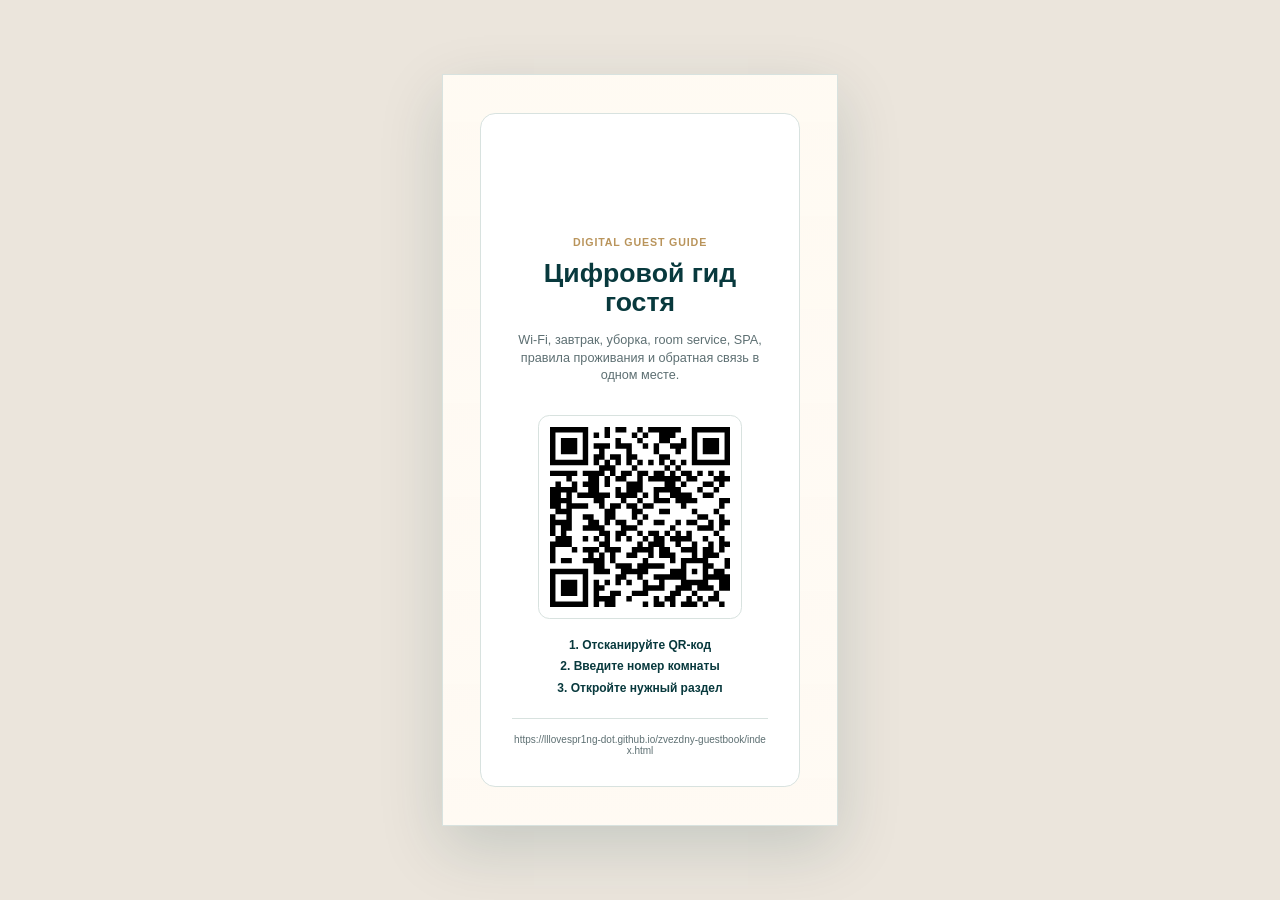
==== print-card.html @ 6d6adc17 "Add printable QR card" ====
<!doctype html>
<html lang="ru">
  <head>
    <meta charset="utf-8">
    <meta name="viewport" content="width=device-width, initial-scale=1">
    <title>Печатная QR-карточка | Hotel Zvezdny</title>
    <link rel="icon" href="https://zvezdny.biz/favicon.ico">
    <style>
      :root {
        --green: #08393d;
        --green-soft: #e7f0ef;
        --gold: #b9945b;
        --paper: #fffaf3;
        --text: #10292c;
        --muted: #5d6f72;
        --line: #d8e2df;
      }

      * {
        box-sizing: border-box;
      }

      @page {
        size: A6;
        margin: 0;
      }

      body {
        margin: 0;
        min-height: 100vh;
        display: grid;
        place-items: center;
        background: #ebe5dc;
        color: var(--text);
        font-family: "Noto Sans", -apple-system, BlinkMacSystemFont, "Segoe UI", sans-serif;
      }

      .sheet {
        width: 105mm;
        min-height: 148mm;
        display: grid;
        padding: 10mm;
        background:
          linear-gradient(180deg, rgba(255, 250, 243, 0.95), rgba(255, 250, 243, 0.98)),
          var(--paper);
        border: 1px solid var(--line);
      }

      .card {
        display: grid;
        align-content: space-between;
        min-height: 128mm;
        padding: 8mm;
        border: 1px solid var(--line);
        border-radius: 4mm;
        background: #fff;
        text-align: center;
      }

      .logo {
        width: 40mm;
        height: auto;
        margin: 0 auto 9mm;
      }

      .eyebrow {
        margin: 0 0 3mm;
        color: var(--gold);
        font-size: 8pt;
        font-weight: 800;
        letter-spacing: 0.08em;
        text-transform: uppercase;
      }

      h1 {
        margin: 0;
        color: var(--green);
        font-size: 20pt;
        line-height: 1.08;
      }

      .subtitle {
        margin: 4mm 0 0;
        color: var(--muted);
        font-size: 9.5pt;
        line-height: 1.38;
      }

      .qr-wrap {
        width: 54mm;
        height: 54mm;
        display: grid;
        place-items: center;
        margin: 8mm auto 5mm;
        padding: 3mm;
        border: 1px solid var(--line);
        border-radius: 3mm;
        background: #fff;
      }

      .qr {
        width: 100%;
        height: 100%;
      }

      .steps {
        display: grid;
        gap: 2mm;
        margin: 0;
        padding: 0;
        list-style: none;
        color: var(--green);
        font-size: 9pt;
        font-weight: 700;
      }

      .url {
        margin: 6mm 0 0;
        padding-top: 4mm;
        border-top: 1px solid var(--line);
        color: var(--muted);
        font-size: 7.5pt;
        word-break: break-all;
      }

      @media screen {
        body {
          padding: 24px;
        }

        .sheet {
          box-shadow: 0 22px 60px rgba(8, 57, 61, 0.16);
        }
      }

      @media print {
        body {
          display: block;
          background: #fff;
        }

        .sheet {
          border: 0;
        }
      }
    </style>
  </head>
  <body>
    <main class="sheet">
      <section class="card">
        <div>
          <img class="logo" src="assets/zvezdny-logo.svg" alt="Hotel Zvezdny">
          <p class="eyebrow">Digital Guest Guide</p>
          <h1>Цифровой гид гостя</h1>
          <p class="subtitle">Wi-Fi, завтрак, уборка, room service, SPA, правила проживания и обратная связь в одном месте.</p>
        </div>

        <div>
          <div class="qr-wrap">
            <img class="qr" src="assets/qr-guestbook.svg" alt="QR-код для открытия guestbook">
          </div>
          <ul class="steps">
            <li>1. Отсканируйте QR-код</li>
            <li>2. Введите номер комнаты</li>
            <li>3. Откройте нужный раздел</li>
          </ul>
        </div>

        <p class="url">https://lllovespr1ng-dot.github.io/zvezdny-guestbook/index.html</p>
      </section>
    </main>
  </body>
</html>
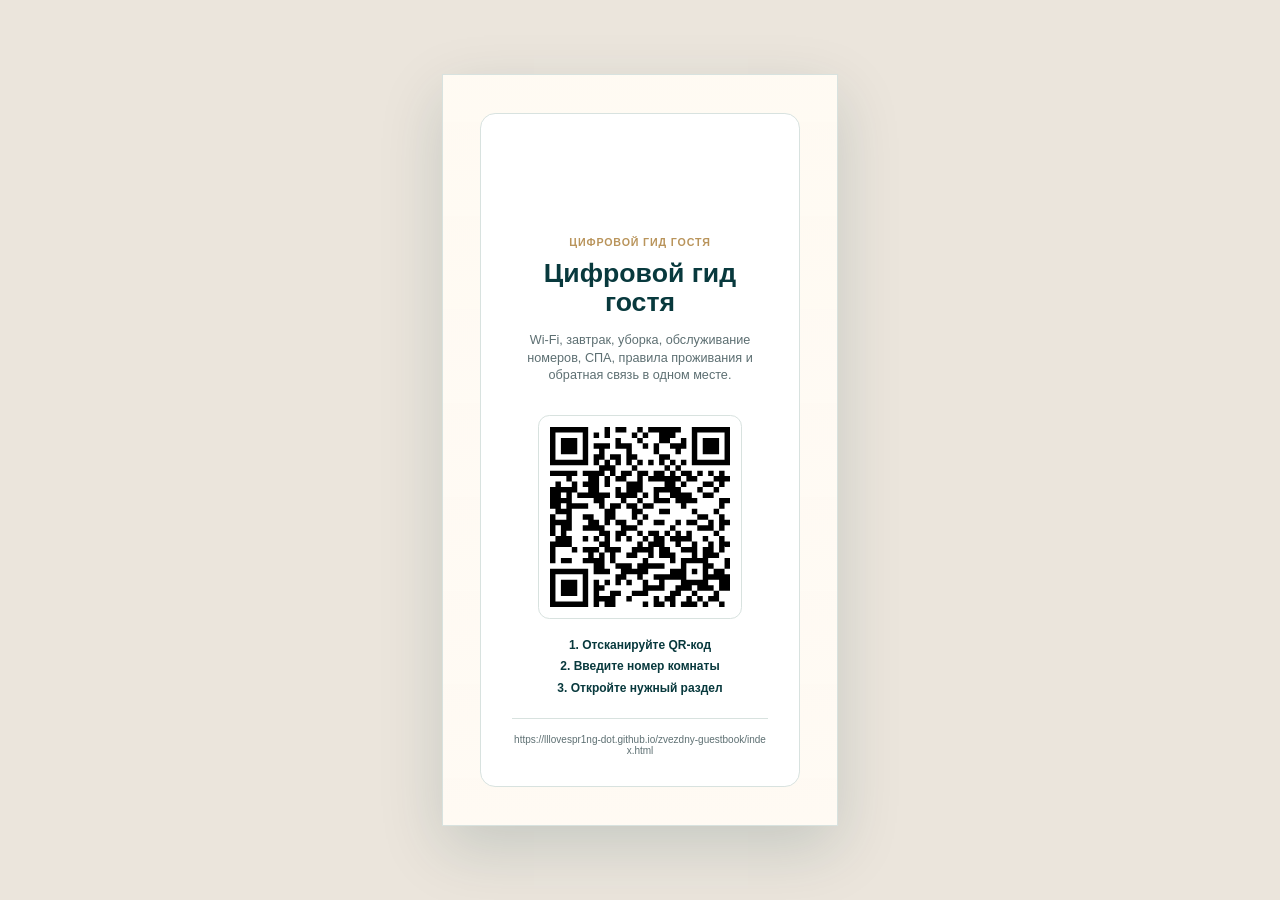
==== commit ac6e26de: "Russify guest-facing copy" ====
--- a/print-card.html
+++ b/print-card.html
@@ -3,7 +3,7 @@
   <head>
     <meta charset="utf-8">
     <meta name="viewport" content="width=device-width, initial-scale=1">
-    <title>Печатная QR-карточка | Hotel Zvezdny</title>
+    <title>Печатная QR-карточка | Отель Звездный</title>
     <link rel="icon" href="https://zvezdny.biz/favicon.ico">
     <style>
       :root {
@@ -149,15 +149,15 @@
     <main class="sheet">
       <section class="card">
         <div>
-          <img class="logo" src="assets/zvezdny-logo.svg" alt="Hotel Zvezdny">
-          <p class="eyebrow">Digital Guest Guide</p>
+          <img class="logo" src="assets/zvezdny-logo.svg" alt="Отель Звездный">
+          <p class="eyebrow">Цифровой гид гостя</p>
           <h1>Цифровой гид гостя</h1>
-          <p class="subtitle">Wi-Fi, завтрак, уборка, room service, SPA, правила проживания и обратная связь в одном месте.</p>
+          <p class="subtitle">Wi-Fi, завтрак, уборка, обслуживание номеров, СПА, правила проживания и обратная связь в одном месте.</p>
         </div>
 
         <div>
           <div class="qr-wrap">
-            <img class="qr" src="assets/qr-guestbook.svg" alt="QR-код для открытия guestbook">
+            <img class="qr" src="assets/qr-guestbook.svg" alt="QR-код для открытия цифрового гида">
           </div>
           <ul class="steps">
             <li>1. Отсканируйте QR-код</li>
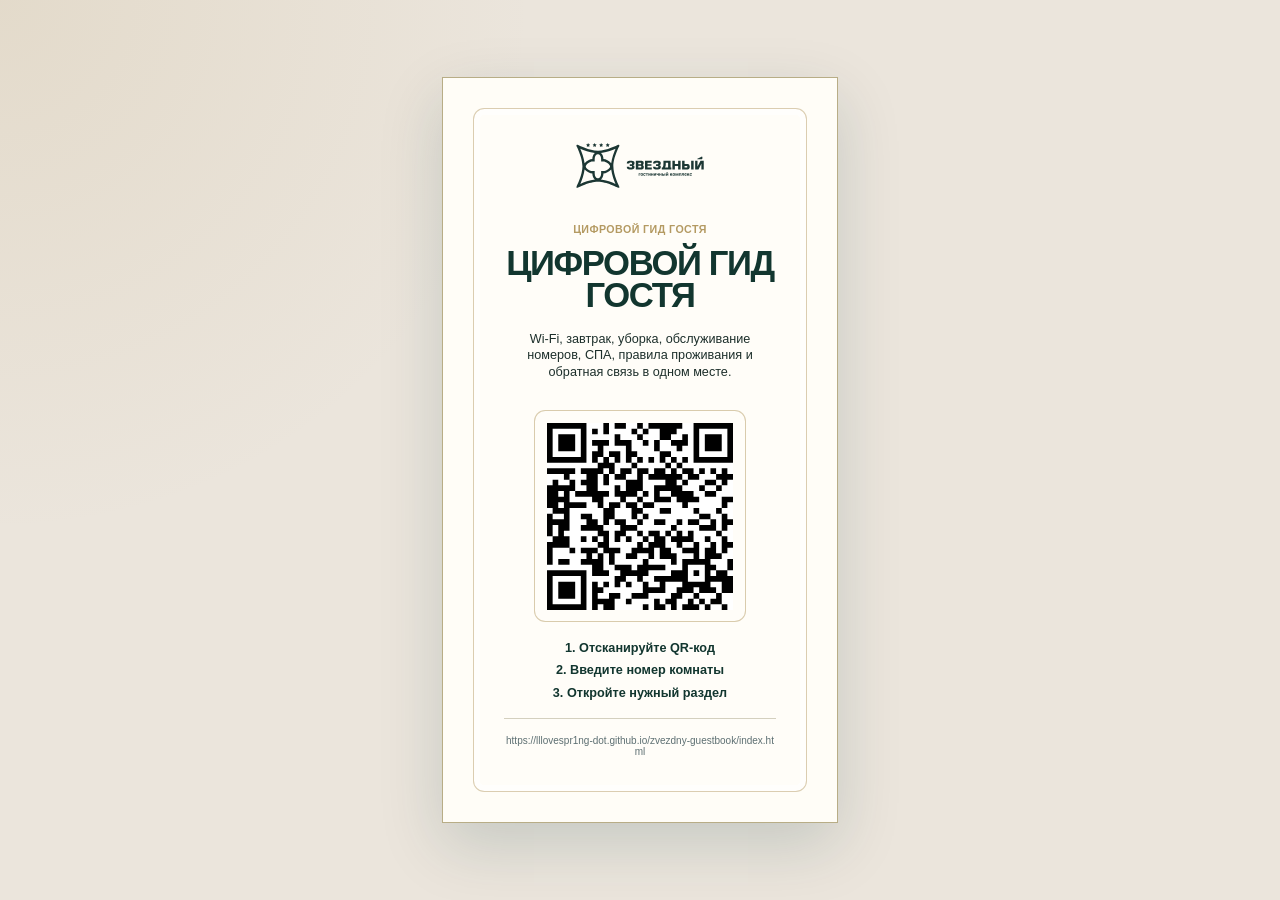
==== commit df405822: "Redesign guest guide visuals" ====
--- a/print-card.html
+++ b/print-card.html
@@ -7,13 +7,14 @@
     <link rel="icon" href="https://zvezdny.biz/favicon.ico">
     <style>
       :root {
-        --green: #08393d;
-        --green-soft: #e7f0ef;
-        --gold: #b9945b;
-        --paper: #fffaf3;
-        --text: #10292c;
+        --green: #12362f;
+        --green-soft: #edf1e7;
+        --gold: #b49a62;
+        --paper: #fffdf7;
+        --text: #142f2b;
         --muted: #5d6f72;
-        --line: #d8e2df;
+        --line: #d4d0bf;
+        --line-strong: #b8ad86;
       }
 
       * {
@@ -30,37 +31,39 @@
         min-height: 100vh;
         display: grid;
         place-items: center;
-        background: #ebe5dc;
+        background:
+          radial-gradient(circle at top left, rgba(180, 154, 98, 0.14), transparent 34%),
+          #ebe5dc;
         color: var(--text);
-        font-family: "Noto Sans", -apple-system, BlinkMacSystemFont, "Segoe UI", sans-serif;
+        font-family: "Inter", "Noto Sans", -apple-system, BlinkMacSystemFont, "Segoe UI", sans-serif;
       }
 
       .sheet {
         width: 105mm;
         min-height: 148mm;
         display: grid;
-        padding: 10mm;
-        background:
-          linear-gradient(180deg, rgba(255, 250, 243, 0.95), rgba(255, 250, 243, 0.98)),
-          var(--paper);
-        border: 1px solid var(--line);
+        padding: 8mm;
+        background: var(--paper);
+        border: 1px solid var(--line-strong);
       }
 
       .card {
         display: grid;
         align-content: space-between;
-        min-height: 128mm;
-        padding: 8mm;
-        border: 1px solid var(--line);
-        border-radius: 4mm;
-        background: #fff;
+        min-height: 132mm;
+        padding: 9mm 8mm;
+        border: 1px solid rgba(180, 154, 98, 0.48);
+        border-radius: 3mm;
+        background: #fffdf8;
         text-align: center;
+        box-shadow: inset 0 0 0 1.5mm rgba(255, 255, 255, 0.62);
       }
 
       .logo {
-        width: 40mm;
+        width: 34mm;
         height: auto;
-        margin: 0 auto 9mm;
+        margin: 0 auto 8mm;
+        filter: brightness(0) saturate(100%) invert(17%) sepia(18%) saturate(1052%) hue-rotate(124deg) brightness(92%) contrast(91%);
       }
 
       .eyebrow {
@@ -68,34 +71,37 @@
         color: var(--gold);
         font-size: 8pt;
         font-weight: 800;
-        letter-spacing: 0.08em;
+        letter-spacing: 0.04em;
         text-transform: uppercase;
       }
 
       h1 {
         margin: 0;
         color: var(--green);
-        font-size: 20pt;
-        line-height: 1.08;
+        font-size: 26pt;
+        line-height: 0.94;
+        letter-spacing: -0.04em;
+        text-transform: uppercase;
       }
 
       .subtitle {
-        margin: 4mm 0 0;
-        color: var(--muted);
+        margin: 5mm auto 0;
+        max-width: 76mm;
+        color: #1d2f2b;
         font-size: 9.5pt;
-        line-height: 1.38;
+        line-height: 1.3;
       }
 
       .qr-wrap {
-        width: 54mm;
-        height: 54mm;
+        width: 56mm;
+        height: 56mm;
         display: grid;
         place-items: center;
         margin: 8mm auto 5mm;
         padding: 3mm;
-        border: 1px solid var(--line);
+        border: 1px solid rgba(180, 154, 98, 0.5);
         border-radius: 3mm;
-        background: #fff;
+        background: #fffdf8;
       }
 
       .qr {
@@ -105,17 +111,17 @@
 
       .steps {
         display: grid;
-        gap: 2mm;
+        gap: 2.2mm;
         margin: 0;
         padding: 0;
         list-style: none;
         color: var(--green);
-        font-size: 9pt;
+        font-size: 9.5pt;
         font-weight: 700;
       }
 
       .url {
-        margin: 6mm 0 0;
+        margin: 5mm 0 0;
         padding-top: 4mm;
         border-top: 1px solid var(--line);
         color: var(--muted);
